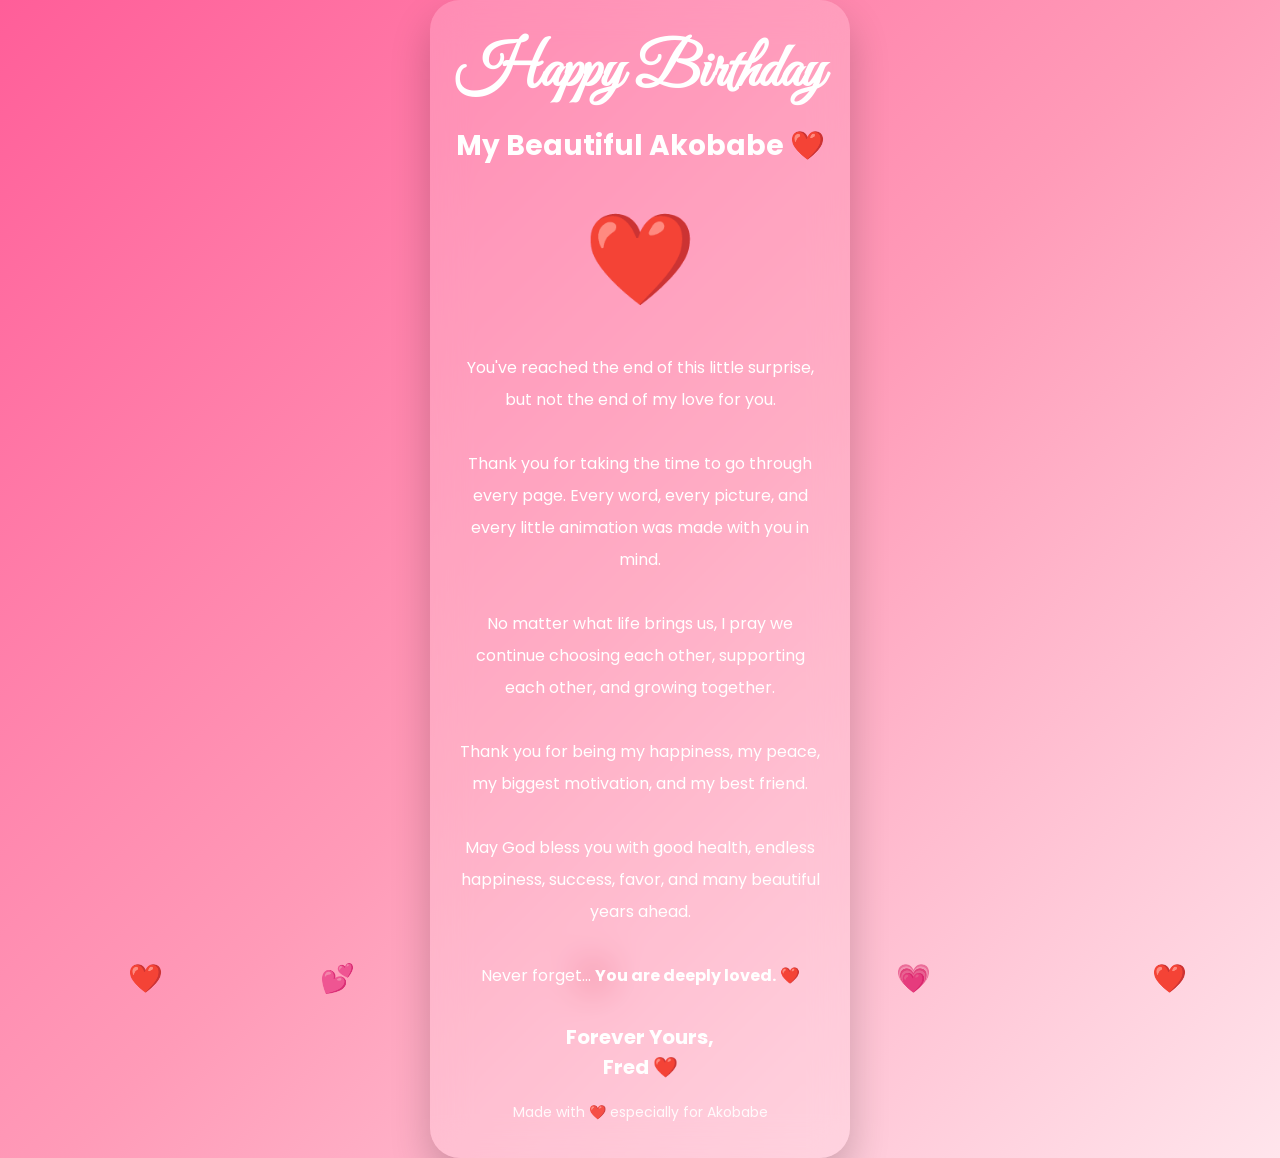
==== final.html @ 8a377e8f "Add files via upload" ====
<!DOCTYPE html>
<html lang="en">
<head>

<meta charset="UTF-8">
<meta name="viewport" content="width=device-width, initial-scale=1.0">

<title>Forever Yours ❤️</title>

<link href="https://fonts.googleapis.com/css2?family=Great+Vibes&family=Poppins:wght@300;400;600&display=swap" rel="stylesheet">

<style>

*{
margin:0;
padding:0;
box-sizing:border-box;
}

body{

font-family:'Poppins',sans-serif;

background:linear-gradient(135deg,#ff5e99,#ff9bb8,#ffe5ec);

overflow:hidden;

display:flex;
justify-content:center;
align-items:center;

min-height:100vh;

color:white;

}

/* Floating Hearts */

.hearts span{

position:absolute;

bottom:-100px;

font-size:28px;

animation:float 9s linear infinite;

}

.hearts span:nth-child(1){left:10%;animation-delay:0s;}
.hearts span:nth-child(2){left:25%;animation-delay:2s;}
.hearts span:nth-child(3){left:45%;animation-delay:4s;}
.hearts span:nth-child(4){left:70%;animation-delay:1s;}
.hearts span:nth-child(5){left:90%;animation-delay:3s;}

@keyframes float{

0%{

transform:translateY(0) scale(.8);
opacity:0;

}

20%{

opacity:1;

}

100%{

transform:translateY(-120vh) scale(1.3);
opacity:0;

}

}

.card{

width:92%;
max-width:420px;

background:rgba(255,255,255,.18);

backdrop-filter:blur(18px);

padding:35px 25px;

border-radius:30px;

text-align:center;

box-shadow:0 20px 40px rgba(0,0,0,.2);

z-index:10;

}

h1{

font-family:'Great Vibes',cursive;

font-size:60px;

margin-bottom:15px;

}

h2{

font-size:28px;

margin-bottom:25px;

}

p{

line-height:2;

font-size:16px;

}

.heart{

font-size:90px;

margin:25px 0;

animation:beat 1s infinite;

}

@keyframes beat{

0%{transform:scale(1);}
50%{transform:scale(1.2);}
100%{transform:scale(1);}

}

.signature{

margin-top:30px;

font-size:20px;

font-weight:bold;

}

.footer{

margin-top:20px;

font-size:14px;

opacity:.9;

}

/* Confetti */

.confetti{

position:absolute;

top:-30px;

font-size:22px;

animation:fall linear forwards;

}

@keyframes fall{

0%{

transform:translateY(-50px) rotate(0deg);

opacity:1;

}

100%{

transform:translateY(120vh) rotate(720deg);

opacity:0;

}

}

</style>

</head>

<body>

<div class="hearts">

<span>❤️</span>
<span>💕</span>
<span>💖</span>
<span>💗</span>
<span>❤️</span>

</div>

<div class="card">

<h1>Happy Birthday</h1>

<h2>My Beautiful Akobabe ❤️</h2>

<div class="heart">
❤️
</div>

<p>

You've reached the end of this little surprise, but not the end of my love for you.

<br><br>

Thank you for taking the time to go through every page. Every word, every picture, and every little animation was made with you in mind.

<br><br>

No matter what life brings us, I pray we continue choosing each other, supporting each other, and growing together.

<br><br>

Thank you for being my happiness, my peace, my biggest motivation, and my best friend.

<br><br>

May God bless you with good health, endless happiness, success, favor, and many beautiful years ahead.

<br><br>

Never forget...

<strong>You are deeply loved.</strong>

❤️

</p>

<div class="signature">

Forever Yours,

<br>

Fred ❤️

</div>

<div class="footer">

Made with ❤️ especially for Akobabe

</div>

</div>

<script>

const emojis=["❤️","💕","💖","✨","🎉","🌸"];

for(let i=0;i<80;i++){

let confetti=document.createElement("div");

confetti.className="confetti";

confetti.innerHTML=emojis[Math.floor(Math.random()*emojis.length)];

confetti.style.left=Math.random()*100+"vw";

confetti.style.animationDuration=(Math.random()*3+2)+"s";

confetti.style.animationDelay=Math.random()*2+"s";

document.body.appendChild(confetti);

}

</script>

</body>
</html>
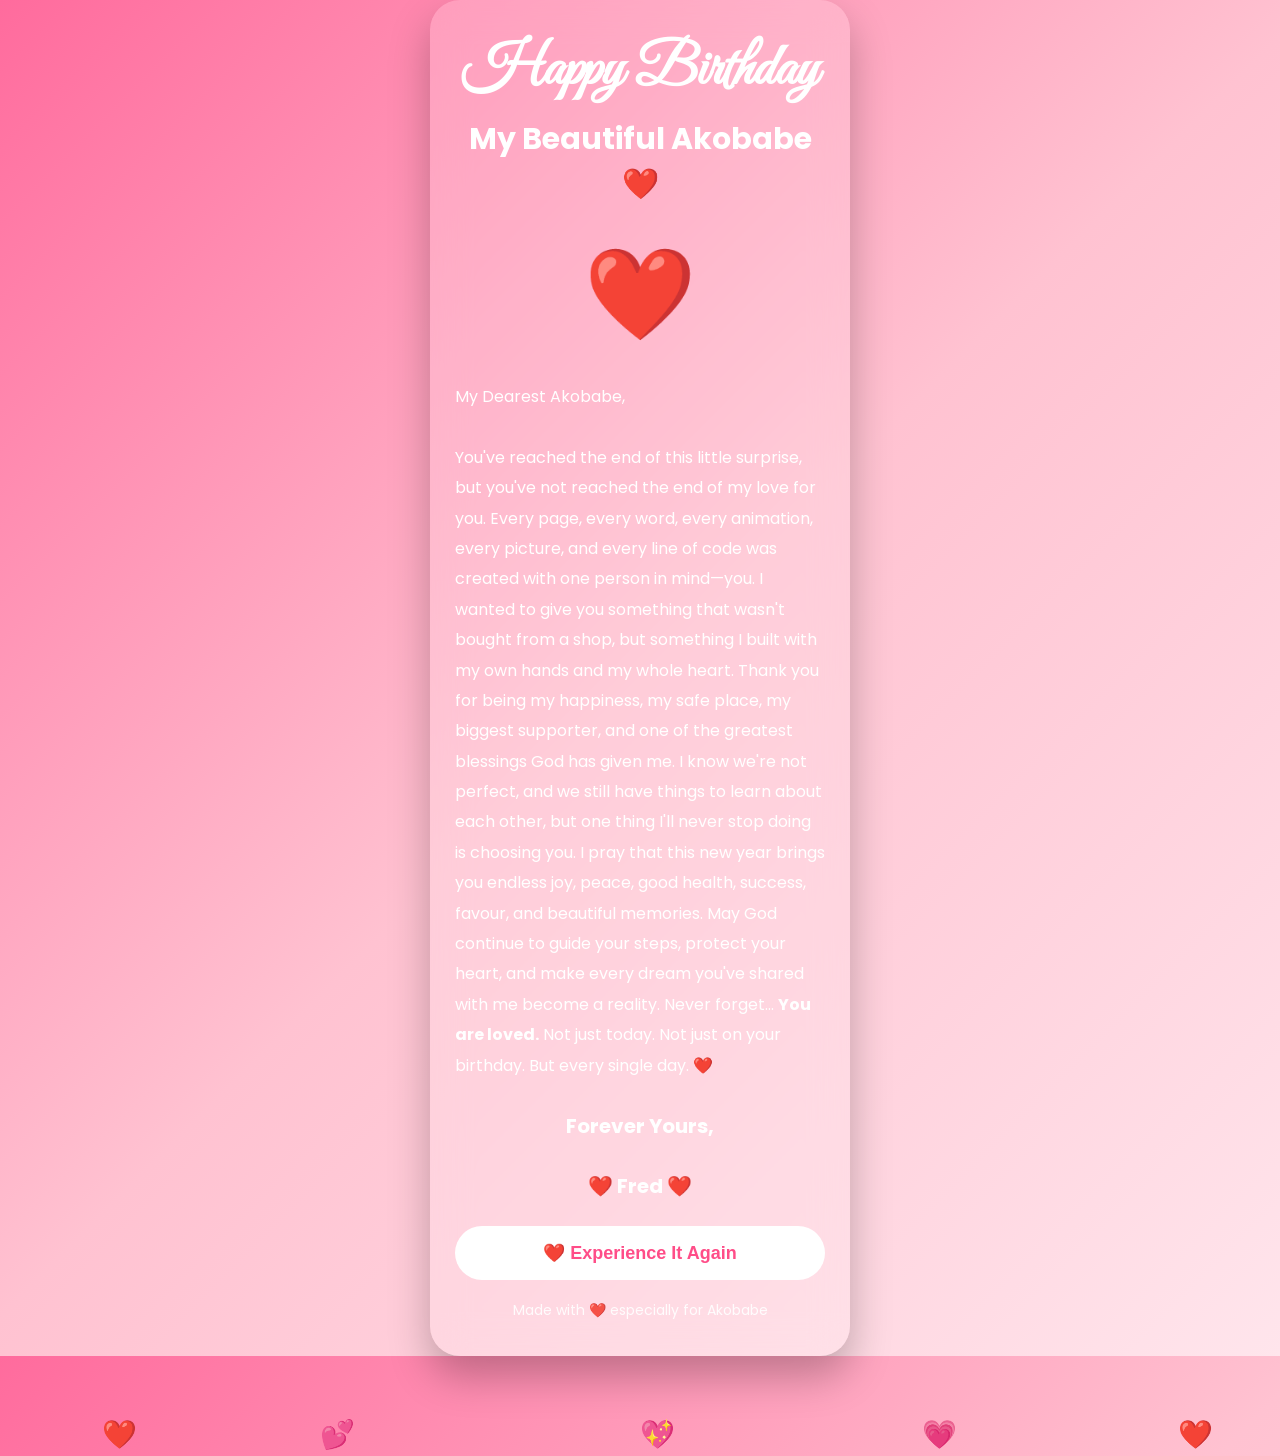
==== commit fca4583c: "Enhance birthday page with new styles and content Updated styles, animations, and content for a birt" ====
--- a/final.html
+++ b/final.html
@@ -1,37 +1,32 @@
 <!DOCTYPE html>
 <html lang="en">
 <head>
-
 <meta charset="UTF-8">
 <meta name="viewport" content="width=device-width, initial-scale=1.0">
 
 <title>Forever Yours ❤️</title>
 
-<link href="https://fonts.googleapis.com/css2?family=Great+Vibes&family=Poppins:wght@300;400;600&display=swap" rel="stylesheet">
+<link href="https://fonts.googleapis.com/css2?family=Great+Vibes&family=Poppins:wght@300;400;600;700&display=swap" rel="stylesheet">
 
 <style>
 
 *{
-margin:0;
-padding:0;
-box-sizing:border-box;
+    margin:0;
+    padding:0;
+    box-sizing:border-box;
 }
 
 body{
 
-font-family:'Poppins',sans-serif;
-
-background:linear-gradient(135deg,#ff5e99,#ff9bb8,#ffe5ec);
-
-overflow:hidden;
-
-display:flex;
-justify-content:center;
-align-items:center;
-
-min-height:100vh;
-
-color:white;
+    font-family:'Poppins',sans-serif;
+    background:linear-gradient(135deg,#ff6b9d,#ffc2d1,#ffe5ec);
+    overflow:hidden;
+    display:flex;
+    justify-content:center;
+    align-items:center;
+    min-height:100vh;
+    color:white;
+    position:relative;
 
 }
 
@@ -39,21 +34,18 @@
 
 .hearts span{
 
-position:absolute;
-
-bottom:-100px;
-
-font-size:28px;
-
-animation:float 9s linear infinite;
-
-}
-
-.hearts span:nth-child(1){left:10%;animation-delay:0s;}
+    position:absolute;
+    bottom:-100px;
+    font-size:28px;
+    animation:float 8s linear infinite;
+
+}
+
+.hearts span:nth-child(1){left:8%;animation-delay:0s;}
 .hearts span:nth-child(2){left:25%;animation-delay:2s;}
-.hearts span:nth-child(3){left:45%;animation-delay:4s;}
-.hearts span:nth-child(4){left:70%;animation-delay:1s;}
-.hearts span:nth-child(5){left:90%;animation-delay:3s;}
+.hearts span:nth-child(3){left:50%;animation-delay:4s;}
+.hearts span:nth-child(4){left:72%;animation-delay:1s;}
+.hearts span:nth-child(5){left:92%;animation-delay:3s;}
 
 @keyframes float{
 
@@ -79,6 +71,8 @@
 
 }
 
+/* Card */
+
 .card{
 
 width:92%;
@@ -88,41 +82,49 @@
 
 backdrop-filter:blur(18px);
 
+border-radius:30px;
+
 padding:35px 25px;
 
-border-radius:30px;
-
 text-align:center;
 
-box-shadow:0 20px 40px rgba(0,0,0,.2);
+box-shadow:0 20px 40px rgba(0,0,0,.25);
 
 z-index:10;
 
+animation:fadeIn 1.5s;
+
+}
+
+@keyframes fadeIn{
+
+from{
+
+opacity:0;
+transform:translateY(30px);
+
+}
+
+to{
+
+opacity:1;
+transform:translateY(0);
+
+}
+
 }
 
 h1{
 
 font-family:'Great Vibes',cursive;
-
-font-size:60px;
-
-margin-bottom:15px;
+font-size:58px;
 
 }
 
 h2{
 
-font-size:28px;
-
-margin-bottom:25px;
-
-}
-
-p{
-
-line-height:2;
-
-font-size:16px;
+margin-top:10px;
+font-size:30px;
 
 }
 
@@ -130,7 +132,7 @@
 
 font-size:90px;
 
-margin:25px 0;
+margin:20px 0;
 
 animation:beat 1s infinite;
 
@@ -144,6 +146,18 @@
 
 }
 
+.message{
+
+margin-top:15px;
+
+line-height:1.9;
+
+font-size:16px;
+
+text-align:left;
+
+}
+
 .signature{
 
 margin-top:30px;
@@ -152,6 +166,42 @@
 
 font-weight:bold;
 
+text-align:center;
+
+}
+
+.restartBtn{
+
+margin-top:25px;
+
+width:100%;
+
+padding:16px;
+
+border:none;
+
+border-radius:40px;
+
+background:white;
+
+color:#ff4d88;
+
+font-size:18px;
+
+font-weight:bold;
+
+cursor:pointer;
+
+transition:.3s;
+
+}
+
+.restartBtn:hover{
+
+transform:scale(1.05);
+
+background:#fff0f5;
+
 }
 
 .footer{
@@ -170,7 +220,7 @@
 
 position:absolute;
 
-top:-30px;
+top:-40px;
 
 font-size:22px;
 
@@ -193,6 +243,30 @@
 transform:translateY(120vh) rotate(720deg);
 
 opacity:0;
+
+}
+
+}
+
+/* Mobile */
+
+@media(max-width:600px){
+
+h1{
+
+font-size:48px;
+
+}
+
+h2{
+
+font-size:25px;
+
+}
+
+.message{
+
+font-size:15px;
 
 }
 
@@ -220,49 +294,61 @@
 
 <h2>My Beautiful Akobabe ❤️</h2>
 
-<div class="heart">
+<div class="heart">❤️</div>
+
+<div class="message">
+
+<p>
+
+My Dearest Akobabe,
+
+<br><br>
+
+You've reached the end of this little surprise, but you've not reached the end of my love for you.
+
+Every page, every word, every animation, every picture, and every line of code was created with one person in mind—you.
+
+I wanted to give you something that wasn't bought from a shop, but something I built with my own hands and my whole heart.
+
+Thank you for being my happiness, my safe place, my biggest supporter, and one of the greatest blessings God has given me.
+
+I know we're not perfect, and we still have things to learn about each other, but one thing I'll never stop doing is choosing you.
+
+I pray that this new year brings you endless joy, peace, good health, success, favour, and beautiful memories.
+
+May God continue to guide your steps, protect your heart, and make every dream you've shared with me become a reality.
+
+Never forget...
+
+<b>You are loved.</b>
+
+Not just today.
+
+Not just on your birthday.
+
+But every single day.
+
 ❤️
-</div>
-
-<p>
-
-You've reached the end of this little surprise, but not the end of my love for you.
+
+</p>
+
+</div>
+
+<div class="signature">
+
+Forever Yours,
 
 <br><br>
 
-Thank you for taking the time to go through every page. Every word, every picture, and every little animation was made with you in mind.
-
-<br><br>
-
-No matter what life brings us, I pray we continue choosing each other, supporting each other, and growing together.
-
-<br><br>
-
-Thank you for being my happiness, my peace, my biggest motivation, and my best friend.
-
-<br><br>
-
-May God bless you with good health, endless happiness, success, favor, and many beautiful years ahead.
-
-<br><br>
-
-Never forget...
-
-<strong>You are deeply loved.</strong>
-
-❤️
-
-</p>
-
-<div class="signature">
-
-Forever Yours,
-
-<br>
-
-Fred ❤️
-
-</div>
+❤️ Fred ❤️
+
+</div>
+
+<button class="restartBtn" onclick="window.location.href='index.html'">
+
+❤️ Experience It Again
+
+</button>
 
 <div class="footer">
 
@@ -276,25 +362,37 @@
 
 const emojis=["❤️","💕","💖","✨","🎉","🌸"];
 
-for(let i=0;i<80;i++){
-
-let confetti=document.createElement("div");
-
-confetti.className="confetti";
-
-confetti.innerHTML=emojis[Math.floor(Math.random()*emojis.length)];
-
-confetti.style.left=Math.random()*100+"vw";
-
-confetti.style.animationDuration=(Math.random()*3+2)+"s";
-
-confetti.style.animationDelay=Math.random()*2+"s";
-
-document.body.appendChild(confetti);
-
-}
+function createConfetti(){
+
+    for(let i=0;i<80;i++){
+
+        let c=document.createElement("div");
+
+        c.className="confetti";
+
+        c.innerHTML=emojis[Math.floor(Math.random()*emojis.length)];
+
+        c.style.left=Math.random()*100+"vw";
+
+        c.style.animationDuration=(Math.random()*3+2)+"s";
+
+        c.style.animationDelay=Math.random()*2+"s";
+
+        document.body.appendChild(c);
+
+        setTimeout(()=>{
+
+            c.remove();
+
+        },5000);
+
+    }
+
+}
+
+createConfetti();
 
 </script>
 
 </body>
-</html>+</html>
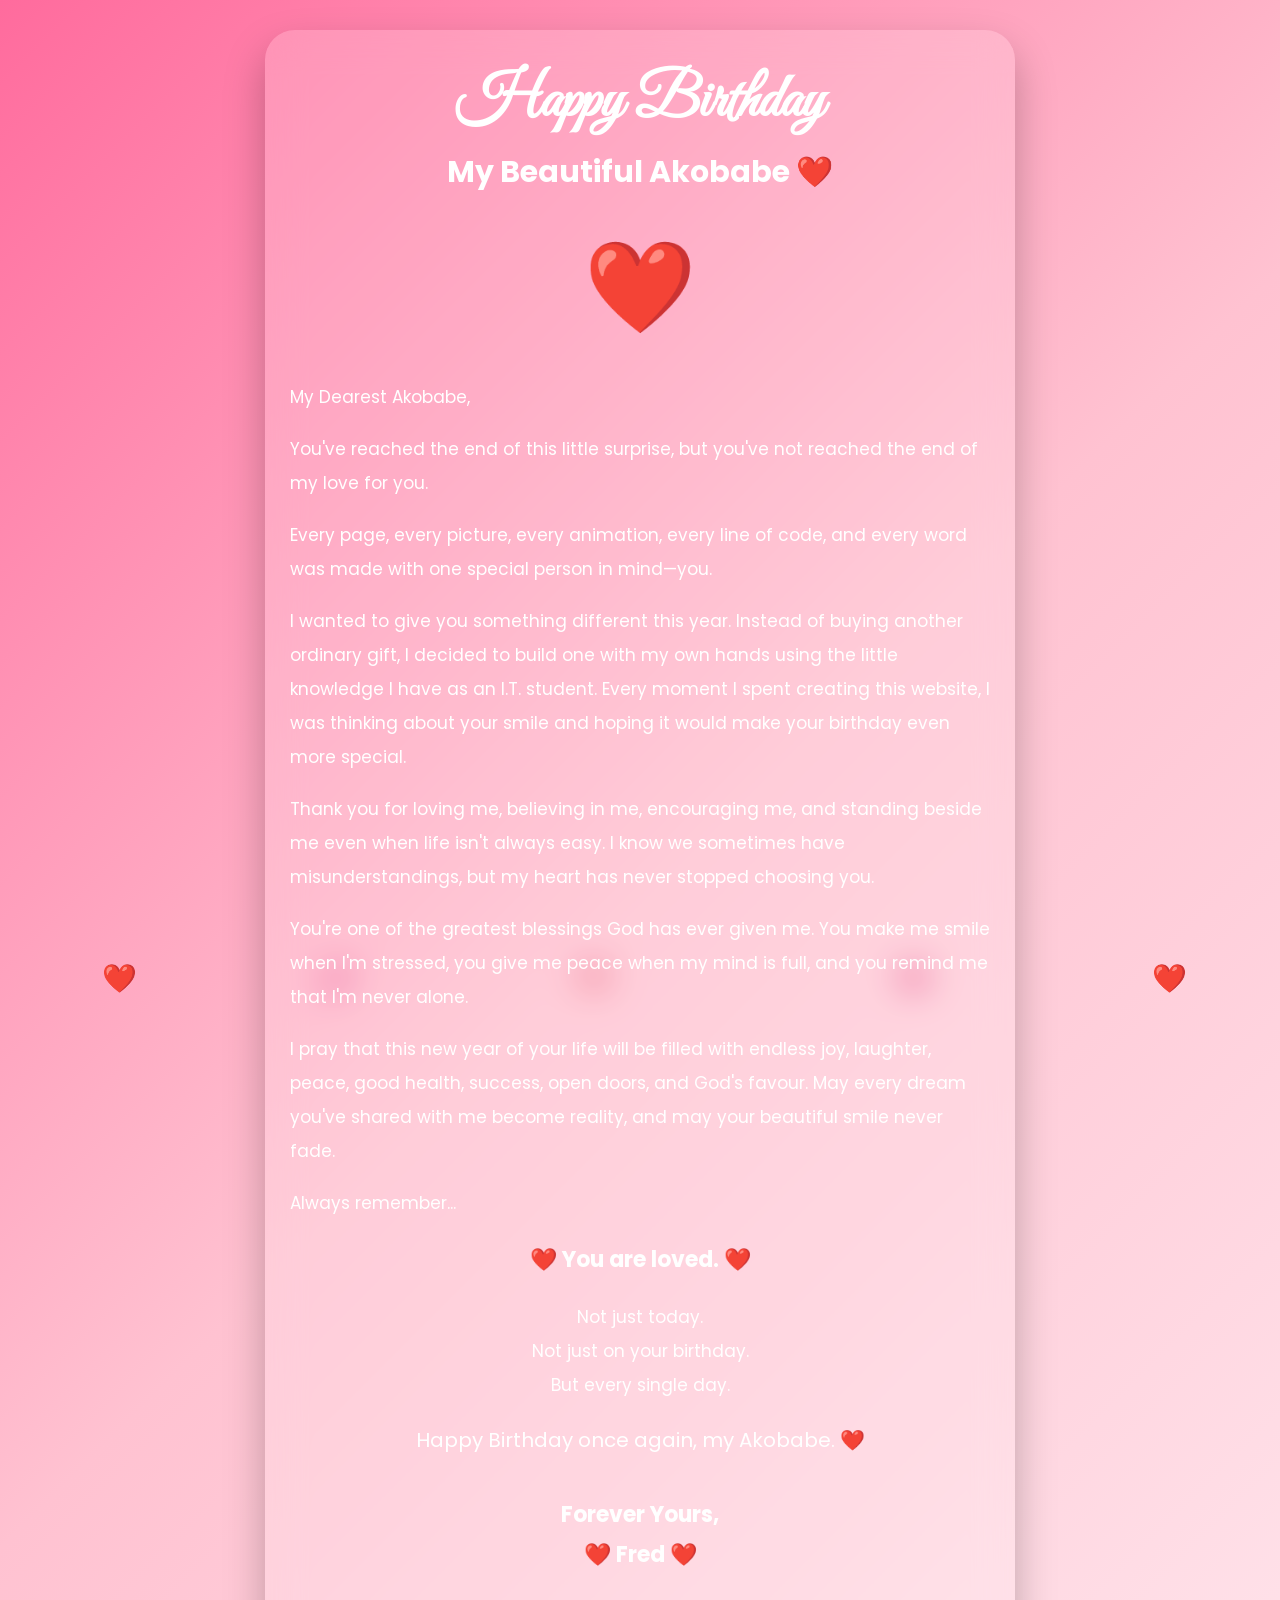
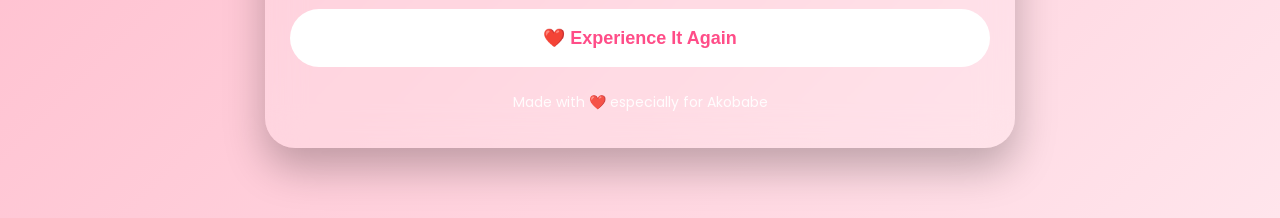
==== commit f7d00092: "Refactor final.html for birthday celebration Updated the HTML structure and styles for a birthday ce" ====
--- a/final.html
+++ b/final.html
@@ -16,16 +16,29 @@
     box-sizing:border-box;
 }
 
+html{
+    scroll-behavior:smooth;
+}
+
 body{
 
     font-family:'Poppins',sans-serif;
+
     background:linear-gradient(135deg,#ff6b9d,#ffc2d1,#ffe5ec);
-    overflow:hidden;
+
+    color:white;
+
+    overflow-x:hidden;
+    overflow-y:auto;
+
+    min-height:100vh;
+
     display:flex;
     justify-content:center;
-    align-items:center;
-    min-height:100vh;
-    color:white;
+    align-items:flex-start;
+
+    padding:30px 15px;
+
     position:relative;
 
 }
@@ -34,18 +47,23 @@
 
 .hearts span{
 
-    position:absolute;
+    position:fixed;
+
     bottom:-100px;
+
     font-size:28px;
+
     animation:float 8s linear infinite;
+
+    z-index:1;
 
 }
 
 .hearts span:nth-child(1){left:8%;animation-delay:0s;}
 .hearts span:nth-child(2){left:25%;animation-delay:2s;}
-.hearts span:nth-child(3){left:50%;animation-delay:4s;}
-.hearts span:nth-child(4){left:72%;animation-delay:1s;}
-.hearts span:nth-child(5){left:92%;animation-delay:3s;}
+.hearts span:nth-child(3){left:45%;animation-delay:4s;}
+.hearts span:nth-child(4){left:70%;animation-delay:1s;}
+.hearts span:nth-child(5){left:90%;animation-delay:3s;}
 
 @keyframes float{
 
@@ -71,28 +89,33 @@
 
 }
 
-/* Card */
+/* Main Card */
 
 .card{
 
-width:92%;
-max-width:420px;
-
-background:rgba(255,255,255,.18);
-
-backdrop-filter:blur(18px);
-
-border-radius:30px;
-
-padding:35px 25px;
-
-text-align:center;
-
-box-shadow:0 20px 40px rgba(0,0,0,.25);
-
-z-index:10;
-
-animation:fadeIn 1.5s;
+    width:100%;
+
+    max-width:750px;
+
+    background:rgba(255,255,255,.18);
+
+    backdrop-filter:blur(18px);
+
+    border-radius:30px;
+
+    padding:35px 25px;
+
+    text-align:center;
+
+    box-shadow:0 20px 40px rgba(0,0,0,.25);
+
+    animation:fadeIn 1.2s;
+
+    position:relative;
+
+    z-index:5;
+
+    margin-bottom:40px;
 
 }
 
@@ -101,7 +124,7 @@
 from{
 
 opacity:0;
-transform:translateY(30px);
+transform:translateY(40px);
 
 }
 
@@ -117,13 +140,15 @@
 h1{
 
 font-family:'Great Vibes',cursive;
-font-size:58px;
+
+font-size:60px;
 
 }
 
 h2{
 
 margin-top:10px;
+
 font-size:30px;
 
 }
@@ -132,7 +157,7 @@
 
 font-size:90px;
 
-margin:20px 0;
+margin:25px 0;
 
 animation:beat 1s infinite;
 
@@ -141,132 +166,158 @@
 @keyframes beat{
 
 0%{transform:scale(1);}
-50%{transform:scale(1.2);}
+50%{transform:scale(1.25);}
 100%{transform:scale(1);}
 
 }
 
 .message{
 
-margin-top:15px;
+margin-top:20px;
+
+font-size:17px;
+
+line-height:2;
+
+text-align:left;
+
+}
+
+.message p{
+
+margin-bottom:18px;
+
+}
+
+.signature{
+
+margin-top:35px;
+
+text-align:center;
+
+font-size:22px;
+
+font-weight:bold;
+
+line-height:1.8;
+
+}
+
+.restartBtn{
+
+width:100%;
+
+margin-top:35px;
+
+padding:18px;
+
+border:none;
+
+border-radius:50px;
+
+background:white;
+
+color:#ff4d88;
+
+font-size:18px;
+
+font-weight:bold;
+
+cursor:pointer;
+
+transition:.3s;
+
+}
+
+.restartBtn:hover{
+
+transform:scale(1.03);
+
+background:#fff3f7;
+
+}
+
+.footer{
+
+margin-top:25px;
+
+font-size:14px;
+
+opacity:.9;
+
+}
+
+/* Confetti */
+
+.confetti{
+
+position:fixed;
+
+top:-50px;
+
+font-size:24px;
+
+animation:fall linear forwards;
+
+pointer-events:none;
+
+z-index:999;
+
+}
+
+@keyframes fall{
+
+0%{
+
+transform:translateY(-50px) rotate(0deg);
+
+opacity:1;
+
+}
+
+100%{
+
+transform:translateY(120vh) rotate(720deg);
+
+opacity:0;
+
+}
+
+}
+
+/* Mobile */
+
+@media(max-width:600px){
+
+h1{
+
+font-size:48px;
+
+}
+
+h2{
+
+font-size:24px;
+
+}
+
+.heart{
+
+font-size:75px;
+
+}
+
+.message{
+
+font-size:15px;
 
 line-height:1.9;
 
-font-size:16px;
-
-text-align:left;
-
 }
 
 .signature{
 
-margin-top:30px;
-
-font-size:20px;
-
-font-weight:bold;
-
-text-align:center;
-
-}
-
-.restartBtn{
-
-margin-top:25px;
-
-width:100%;
-
-padding:16px;
-
-border:none;
-
-border-radius:40px;
-
-background:white;
-
-color:#ff4d88;
-
-font-size:18px;
-
-font-weight:bold;
-
-cursor:pointer;
-
-transition:.3s;
-
-}
-
-.restartBtn:hover{
-
-transform:scale(1.05);
-
-background:#fff0f5;
-
-}
-
-.footer{
-
-margin-top:20px;
-
-font-size:14px;
-
-opacity:.9;
-
-}
-
-/* Confetti */
-
-.confetti{
-
-position:absolute;
-
-top:-40px;
-
-font-size:22px;
-
-animation:fall linear forwards;
-
-}
-
-@keyframes fall{
-
-0%{
-
-transform:translateY(-50px) rotate(0deg);
-
-opacity:1;
-
-}
-
-100%{
-
-transform:translateY(120vh) rotate(720deg);
-
-opacity:0;
-
-}
-
-}
-
-/* Mobile */
-
-@media(max-width:600px){
-
-h1{
-
-font-size:48px;
-
-}
-
-h2{
-
-font-size:25px;
-
-}
-
-.message{
-
-font-size:15px;
+font-size:19px;
 
 }
 
@@ -299,46 +350,56 @@
 <div class="message">
 
 <p>
-
 My Dearest Akobabe,
-
-<br><br>
-
+</p>
+
+<p>
 You've reached the end of this little surprise, but you've not reached the end of my love for you.
-
-Every page, every word, every animation, every picture, and every line of code was created with one person in mind—you.
-
-I wanted to give you something that wasn't bought from a shop, but something I built with my own hands and my whole heart.
-
-Thank you for being my happiness, my safe place, my biggest supporter, and one of the greatest blessings God has given me.
-
-I know we're not perfect, and we still have things to learn about each other, but one thing I'll never stop doing is choosing you.
-
-I pray that this new year brings you endless joy, peace, good health, success, favour, and beautiful memories.
-
-May God continue to guide your steps, protect your heart, and make every dream you've shared with me become a reality.
-
-Never forget...
-
-<b>You are loved.</b>
-
-Not just today.
-
-Not just on your birthday.
-
+</p>
+
+<p>
+Every page, every picture, every animation, every line of code, and every word was made with one special person in mind—you.
+</p>
+
+<p>
+I wanted to give you something different this year. Instead of buying another ordinary gift, I decided to build one with my own hands using the little knowledge I have as an I.T. student. Every moment I spent creating this website, I was thinking about your smile and hoping it would make your birthday even more special.
+</p>
+
+<p>
+Thank you for loving me, believing in me, encouraging me, and standing beside me even when life isn't always easy. I know we sometimes have misunderstandings, but my heart has never stopped choosing you.
+</p>
+
+<p>
+You're one of the greatest blessings God has ever given me. You make me smile when I'm stressed, you give me peace when my mind is full, and you remind me that I'm never alone.
+</p>
+
+<p>
+I pray that this new year of your life will be filled with endless joy, laughter, peace, good health, success, open doors, and God's favour. May every dream you've shared with me become reality, and may your beautiful smile never fade.
+</p>
+
+<p>
+Always remember...
+</p>
+
+<p style="text-align:center;font-size:22px;font-weight:bold;">
+❤️ You are loved. ❤️
+</p>
+
+<p style="text-align:center;">
+Not just today.<br>
+Not just on your birthday.<br>
 But every single day.
-
-❤️
-
+</p>
+
+<p style="text-align:center;font-size:20px;">
+Happy Birthday once again, my Akobabe. ❤️
 </p>
 
 </div>
 
 <div class="signature">
 
-Forever Yours,
-
-<br><br>
+Forever Yours,<br>
 
 ❤️ Fred ❤️
 
@@ -364,33 +425,33 @@
 
 function createConfetti(){
 
-    for(let i=0;i<80;i++){
-
-        let c=document.createElement("div");
-
-        c.className="confetti";
-
-        c.innerHTML=emojis[Math.floor(Math.random()*emojis.length)];
-
-        c.style.left=Math.random()*100+"vw";
-
-        c.style.animationDuration=(Math.random()*3+2)+"s";
-
-        c.style.animationDelay=Math.random()*2+"s";
-
-        document.body.appendChild(c);
+    for(let i=0;i<100;i++){
+
+        const confetti=document.createElement("div");
+
+        confetti.className="confetti";
+
+        confetti.innerHTML=emojis[Math.floor(Math.random()*emojis.length)];
+
+        confetti.style.left=Math.random()*100+"vw";
+
+        confetti.style.animationDuration=(Math.random()*3+2)+"s";
+
+        confetti.style.animationDelay=Math.random()*2+"s";
+
+        document.body.appendChild(confetti);
 
         setTimeout(()=>{
 
-            c.remove();
-
-        },5000);
+            confetti.remove();
+
+        },6000);
 
     }
 
 }
 
-createConfetti();
+window.onload=createConfetti;
 
 </script>
 
